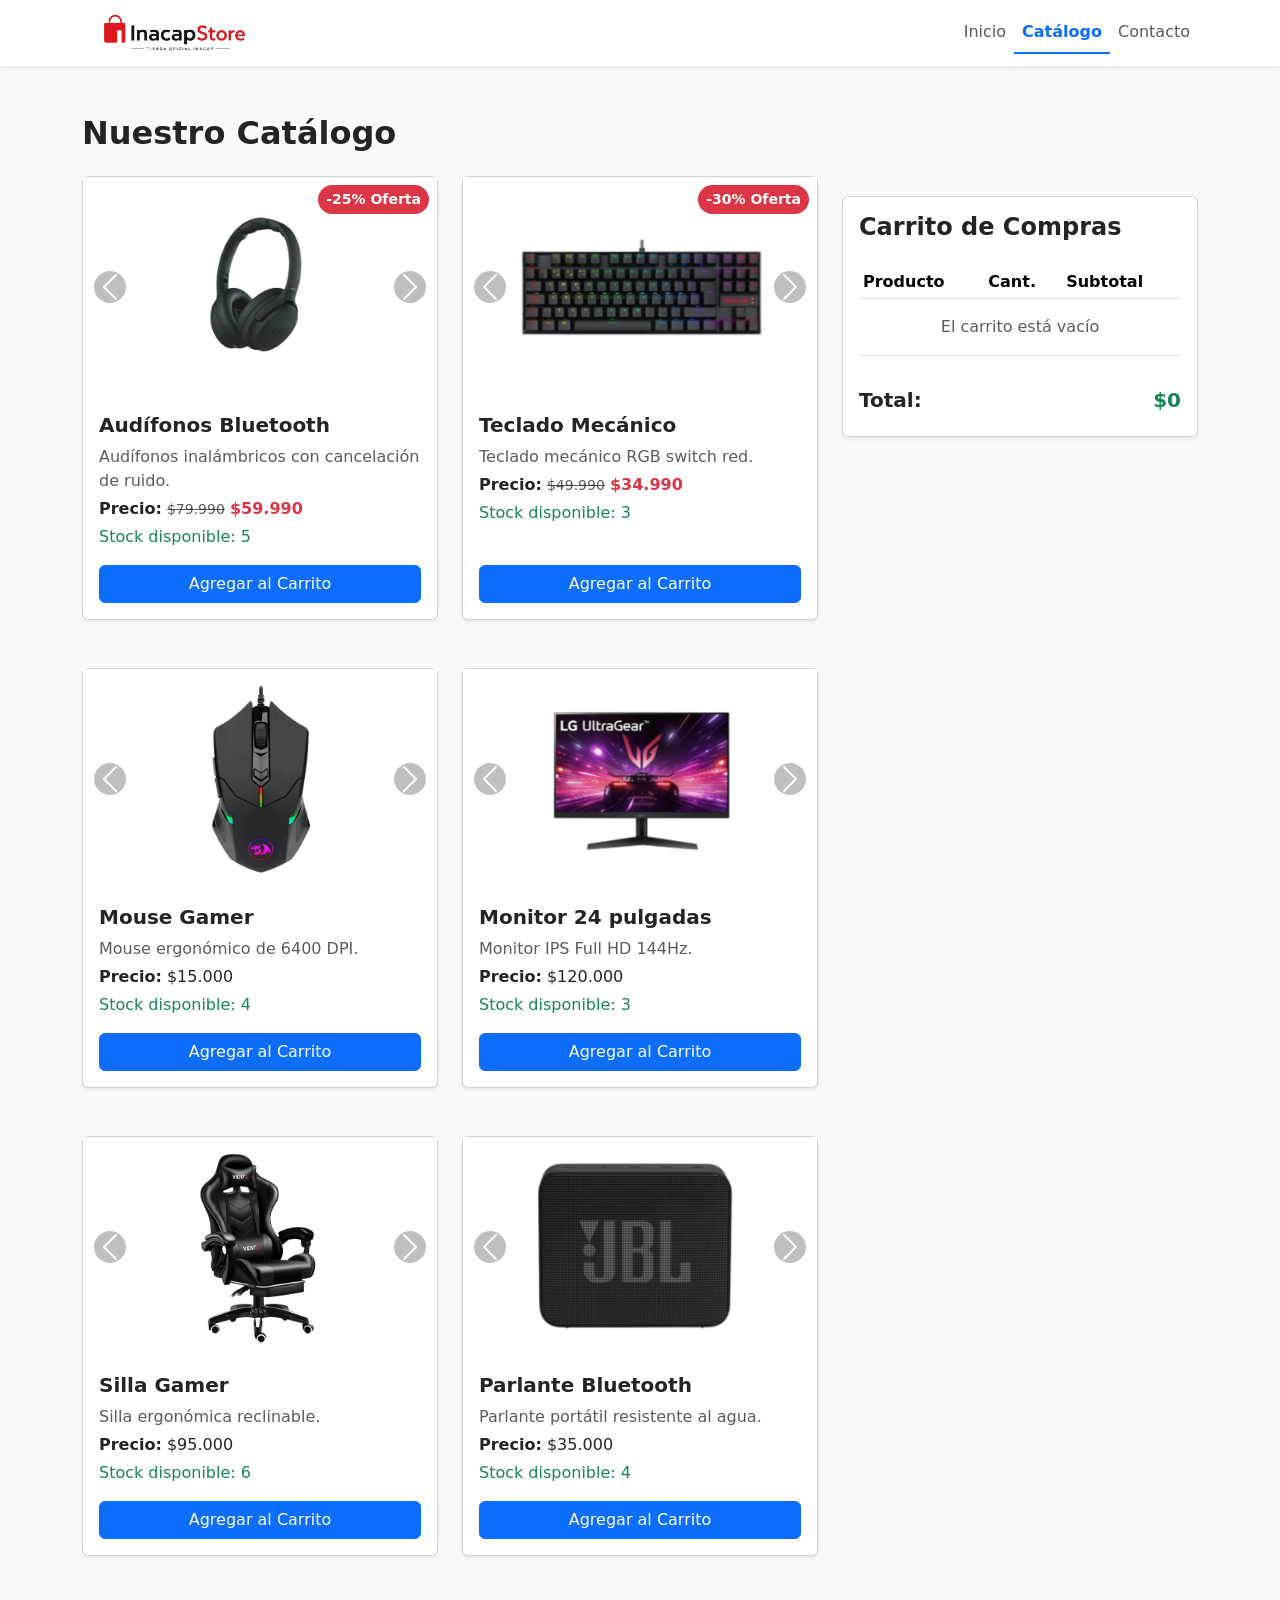
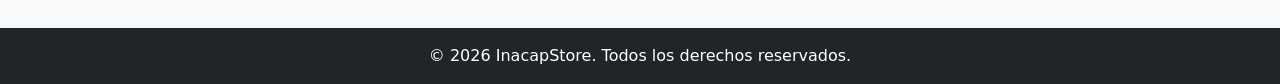
==== catalogo.html @ 70264cdc "Add files via upload" ====
<!DOCTYPE html>
<html lang="es">
<head>
    <meta charset="UTF-8">
    <meta name="viewport" content="width=device-width, initial-scale=1.0">
    <title>InacapStore - Catálogo</title>
    <link href="https://cdn.jsdelivr.net/npm/bootstrap@5.3.0/dist/css/bootstrap.min.css" rel="stylesheet">
    <link rel="stylesheet" href="css/style.css">
</head>
<body>

    <nav class="navbar navbar-expand-lg navbar-light bg-white shadow-sm sticky-top">
        <div class="container">
            <a class="navbar-brand" href="index.html">
                <img src="assets/logo.png" alt="Logo InacapStore" class="logo-navbar">
            </a>
            <button class="navbar-toggler" type="button" data-bs-toggle="collapse" data-bs-target="#navbarNav">
                <span class="navbar-toggler-icon"></span>
            </button>
            <div class="collapse navbar-collapse" id="navbarNav">
                <ul class="navbar-nav ms-auto">
                    <li class="nav-item"><a class="nav-link" href="index.html">Inicio</a></li>
                    <li class="nav-item"><a class="nav-link active fw-bold text-primary" href="catalogo.html">Catálogo</a></li>
                    <li class="nav-item"><a class="nav-link" href="contacto.html">Contacto</a></li>
                </ul>
            </div>
        </div>
    </nav>

    <main class="container py-5">
        <h2 class="mb-4 fw-bold">Nuestro Catálogo</h2>
        
        <div class="row g-4">
            
            <div class="col-12 col-lg-8">
                <div class="row g-4" id="contenedor-productos">
                    </div>
            </div>

            <div class="col-12 col-lg-4">
                <div class="card shadow-sm carrito-responsivo">
                    <div class="card-body">
                        <h4 class="card-title fw-bold">Carrito de Compras</h4>
                        <div class="table-responsive">
                            <table class="table table-sm mt-3">
                                <thead>
                                    <tr>
                                        <th>Producto</th>
                                        <th>Cant.</th>
                                        <th>Subtotal</th>
                                    </tr>
                                </thead>
                                <tbody id="cuerpo-carrito">
                                    </tbody>
                            </table>
                        </div>
                        <div class="d-flex justify-content-between mt-3">
                            <h5 class="fw-bold">Total:</h5>
                            <h5 class="fw-bold text-success" id="total-carrito">$0</h5>
                        </div>
                    </div>
                </div>
            </div>

        </div>
    </main>

    <footer class="bg-dark text-white text-center py-3">
        <p class="mb-0">&copy; 2026 InacapStore. Todos los derechos reservados.</p>
    </footer>

    <script src="https://cdn.jsdelivr.net/npm/bootstrap@5.3.0/dist/js/bootstrap.bundle.min.js"></script>
    <script src="js/init.js"></script>
    <script src="js/catalogo.js"></script>
</body>
</html>
---- css/style.css ----
/* css/style.css */
body {
    display: flex;
    flex-direction: column;
    min-height: 100vh;
    background-color: #f8f9fa;
}

main {
    flex: 1;
}

.card-img-top {
    object-fit: cover;
    height: 200px;
}

/* Estado activo del menú */
.nav-link.active {
    border-bottom: 2px solid #0d6efd;
}

/* Ajuste personalizado para el logo en la barra de navegación */
.logo-navbar {
    height: 40px;      
    width: auto;       
    max-width: 100%;   
}

/* Ajuste para las imágenes del carrusel del catálogo */
.carousel-inner img {
    height: 220px; 
    width: 100%; 
    object-fit: contain; 
    background-color: #f8f9fa; 
    padding: 10px; 
}

/* ==========================================
   SECCIÓN DE BENEFICIOS (INDEX)
   ========================================== */

/* 1. Estado inicial de la tarjeta de beneficio */
.card-benefit {
    transition: transform 0.3s ease, box-shadow 0.3s ease; 
    will-change: transform, box-shadow; 
}
/* 2. Ajuste uniforme para ver las imágenes COMPLETAS */
.card-benefit .card-img-top {
    height: 160px;          
    object-fit: contain;    
    padding: 20px;          
    background-color: #ffffff; 
}

/* 3. Animación al pasar el mouse (Hover) */
.card-benefit:hover {
    transform: translateY(-8px); 
    box-shadow: 0 12px 24px rgba(0, 0, 0, 0.15) !important; 
}

.img-quienes-somos {
    max-width: 500px !important; 
    height: auto; 
}

/* ==========================================
   ANIMACIÓN DEL MENÚ DE NAVEGACIÓN (NAVBAR)
   ========================================== */

/* 1. Estado inicial de los botones del menú */
.navbar-nav .nav-link {
    transition: transform 0.2s ease, color 0.2s ease; 
    display: inline-block; 
}

/* 2. Efecto al pasar el mouse (Hover) */
.navbar-nav .nav-link:hover {
    color: #0d6efd !important; 
    transform: scale(1.15);    
}

/* ==========================================
   BOTÓN HERO EN MOVIMIENTO (LATIDO INFINITO)
   ========================================== */

/* 1. Definimos las reglas del movimiento */
@keyframes latidoCta {
    0% {
        transform: scale(1);
        box-shadow: 0 4px 6px rgba(13, 110, 253, 0.3);
    }
    50% {
        transform: scale(1.05); 
        box-shadow: 0 12px 24px rgba(13, 110, 253, 0.5); 
    }
    100% {
        transform: scale(1);
        box-shadow: 0 4px 6px rgba(13, 110, 253, 0.3);
    }
}

/* 2. Aplicamos la animación al botón */
.btn-movimiento-cta {
    display: inline-block;
    animation: latidoCta 2.5s infinite ease-in-out; 
    transition: all 0.2s ease; /
}

/* 3. Comportamiento interactivo al pasar el mouse (Hover) */
.btn-movimiento-cta:hover {
    animation-play-state: paused; 
    transform: scale(1.08); 
    box-shadow: 0 8px 16px rgba(13, 110, 253, 0.4);
}

/* ==========================================
   UNIFICACIÓN DE FONDOS Y PALETA (INDEX)
   ========================================== */

/* 1. El fondo del Hero */
.hero-section {
    background: linear-gradient(180deg, #ffffff 0%, #f8f9fa 100%) !important;
    border-bottom: none !important; 
}

/* 2. Sección Quiénes Somos*/
.bg-white {
    background-color: #ffffff !important;
}

/* 3. Sección Beneficios*/
.bg-light {
    background-color: #f1f3f5 !important;
    border-top: 1px solid #e9ecef !important; 
}

/* 4.tarjetas de beneficios*/
.card-benefit {
    background-color: #ffffff !important;
}

/* ==========================================
   LIMPIEZA DE FONDOS EN EL CATÁLOGO
   ========================================== */

/* 1. Forzar que el fondo de las tarjetas sea blanco puro */
#contenedor-productos .card {
    background-color: #ffffff !important;
}

/* 2. Forzar que la zona del carrusel de imágenes sea blanca pura */
#contenedor-productos .carousel,
#contenedor-productos .carousel-inner,
#contenedor-productos .carousel-item {
    background-color: #ffffff !important;
}

/* 3. Darle un fondo blanco limpio a las propias imágenes por seguridad */
#contenedor-productos .card-img-top {
    background-color: #ffffff !important;
    object-fit: contain; 
}

/* Por defecto (Celulares y Tablets): El carrito se queda abajo normalmente */
.carrito-responsivo {
    position: relative;
    top: 0 !important;
    margin-top: 20px;
}

/* Solo en pantallas de Computadores (desde 992px hacia arriba) */
@media (min-width: 992px) {
    .carrito-responsivo {
        position: -webkit-sticky;
        position: sticky;
        top: 75px !important; 
        z-index: 1020;
    }
}

/* Forzar ancho completo de tarjetas en pantallas muy pequeñas */
@media (max-width: 768px) {
    #contenedor-productos .col-md-6 {
        width: 100% !important;
    }
}
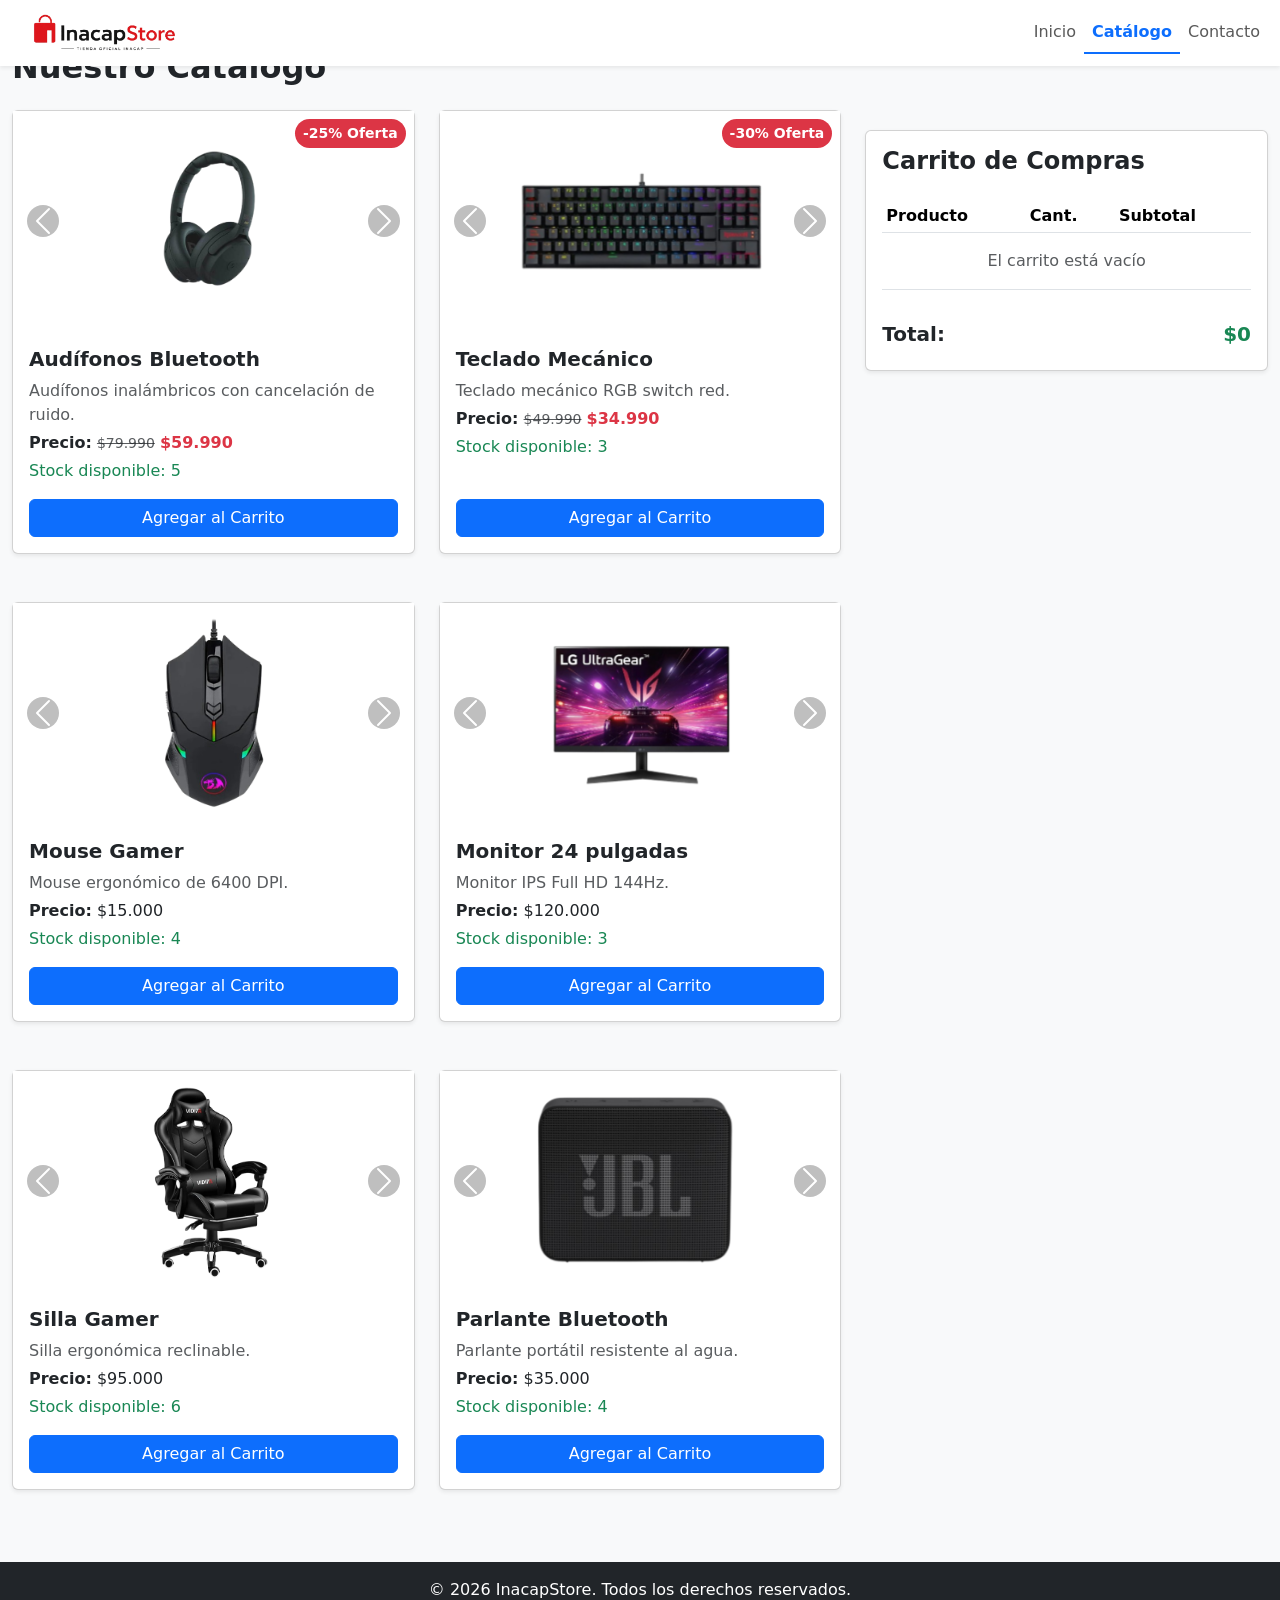
==== commit 16de3e74: "Add files via upload" ====
--- a/catalogo.html
+++ b/catalogo.html
@@ -9,7 +9,7 @@
 </head>
 <body>
 
-    <nav class="navbar navbar-expand-lg navbar-light bg-white shadow-sm sticky-top">
+    <nav class="navbar navbar-expand-lg navbar-light bg-white shadow-sm fixed-top">
         <div class="container">
             <a class="navbar-brand" href="index.html">
                 <img src="assets/logo.png" alt="Logo InacapStore" class="logo-navbar">
--- a/css/style.css
+++ b/css/style.css
@@ -184,4 +184,18 @@
     #contenedor-productos .col-md-6 {
         width: 100% !important;
     }
+}
+
+/* ==========================================
+   BLOQUEO DE DESBORDE HORIZONTAL (INICIO)
+   ========================================== */
+html, body {
+    max-width: 100% !important;
+    overflow-x: hidden !important;
+}
+
+/* Forzamos también al contenedor principal a no salirse jamás */
+main, .container, .container-fluid {
+    max-width: 100% !important;
+    overflow-x: hidden !important;
 }
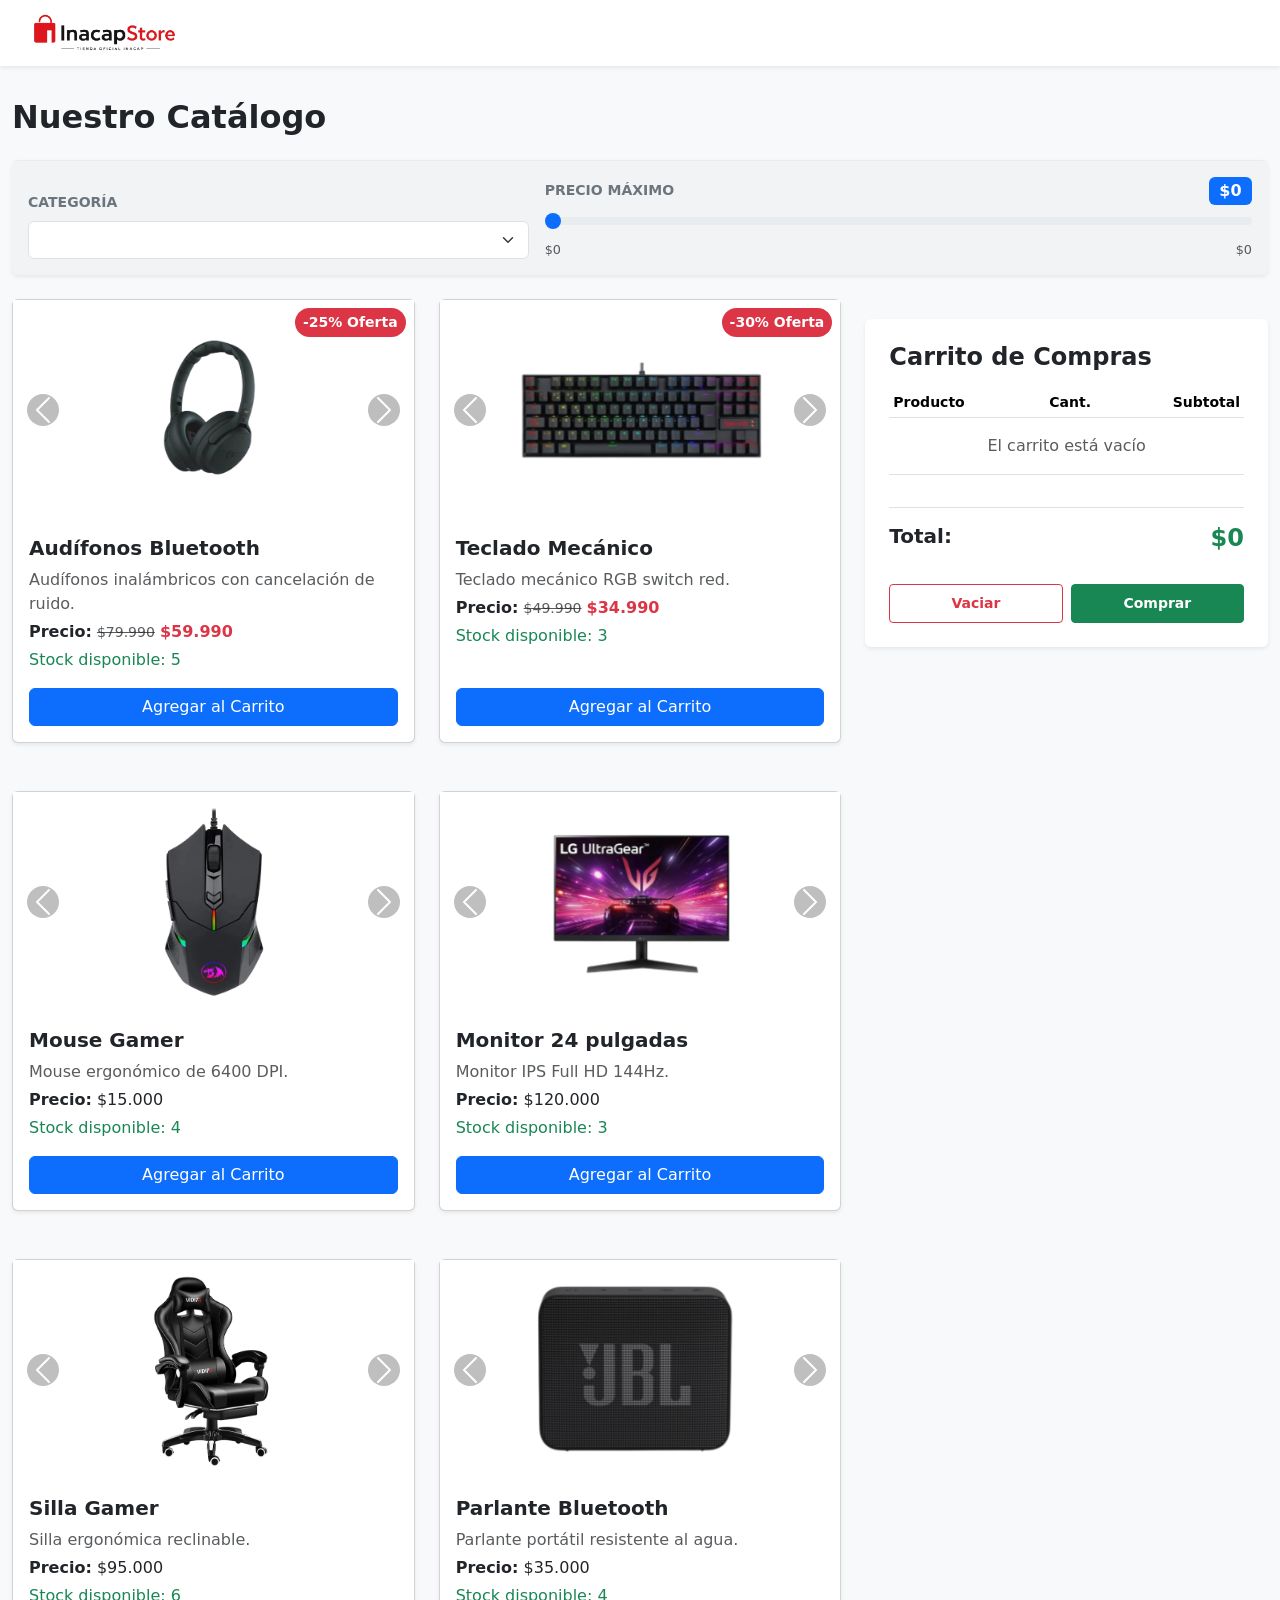
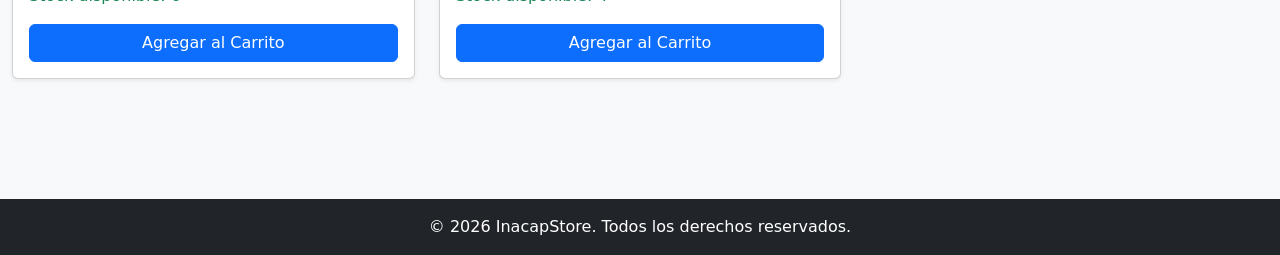
==== commit 2c649887: "Add files via upload" ====
--- a/catalogo.html
+++ b/catalogo.html
@@ -12,17 +12,14 @@
     <nav class="navbar navbar-expand-lg navbar-light bg-white shadow-sm fixed-top">
         <div class="container">
             <a class="navbar-brand" href="index.html">
-                <img src="assets/logo.png" alt="Logo InacapStore" class="logo-navbar">
+                <img src="assets/logo.png" alt="Logo InacapStore" class="logo-navbar" style="height: 40px;">
             </a>
             <button class="navbar-toggler" type="button" data-bs-toggle="collapse" data-bs-target="#navbarNav">
                 <span class="navbar-toggler-icon"></span>
             </button>
             <div class="collapse navbar-collapse" id="navbarNav">
-                <ul class="navbar-nav ms-auto">
-                    <li class="nav-item"><a class="nav-link" href="index.html">Inicio</a></li>
-                    <li class="nav-item"><a class="nav-link active fw-bold text-primary" href="catalogo.html">Catálogo</a></li>
-                    <li class="nav-item"><a class="nav-link" href="contacto.html">Contacto</a></li>
-                </ul>
+                <ul class="navbar-nav ms-auto" id="menu-navegacion">
+                    </ul>
             </div>
         </div>
     </nav>
@@ -30,7 +27,30 @@
     <main class="container py-5">
         <h2 class="mb-4 fw-bold">Nuestro Catálogo</h2>
         
-        <div class="row g-4">
+        <div class="card p-3 shadow-sm border-0 mb-4 bg-light">
+            <div class="row g-3 align-items-end">
+                <div class="col-12 col-md-5">
+                    <label for="filtro-categoria" class="form-label fw-bold small text-secondary">CATEGORÍA</label>
+                    <select id="filtro-categoria" class="form-select">
+                        </select>
+                </div>
+                <div class="col-12 col-md-7">
+                    <div class="d-flex justify-content-between align-items-center mb-1">
+                        <label for="filtro-precio" class="form-label fw-bold small text-secondary mb-0">PRECIO MÁXIMO</label>
+                        <span id="precio-max-txt" class="badge bg-primary fs-6 fw-bold">$0</span>
+                    </div>
+                    <input type="range" class="form-range" id="filtro-precio" min="0" value="0">
+                    <div class="d-flex justify-content-between text-muted extra-small" style="font-size: 0.8rem;">
+                        <span>$0</span>
+                        <span id="rango-limite-txt">$0</span>
+                    </div>
+                </div>
+            </div>
+        </div>
+
+        <div id="alerta-carrito" class="mb-3"></div>
+
+        <div class="row g-4 align-items-start">
             
             <div class="col-12 col-lg-8">
                 <div class="row g-4" id="contenedor-productos">
@@ -38,25 +58,34 @@
             </div>
 
             <div class="col-12 col-lg-4">
-                <div class="card shadow-sm carrito-responsivo">
+                <div class="card shadow-sm border-0 carrito-responsivo p-2">
                     <div class="card-body">
-                        <h4 class="card-title fw-bold">Carrito de Compras</h4>
+                        <h4 class="card-title fw-bold mb-3 text-dark">Carrito de Compras</h4>
                         <div class="table-responsive">
-                            <table class="table table-sm mt-3">
+                            <table class="table table-sm align-middle">
                                 <thead>
-                                    <tr>
+                                    <tr class="text-secondary small">
                                         <th>Producto</th>
-                                        <th>Cant.</th>
-                                        <th>Subtotal</th>
+                                        <th class="text-center">Cant.</th>
+                                        <th class="text-end">Subtotal</th>
                                     </tr>
                                 </thead>
                                 <tbody id="cuerpo-carrito">
                                     </tbody>
                             </table>
                         </div>
-                        <div class="d-flex justify-content-between mt-3">
-                            <h5 class="fw-bold">Total:</h5>
-                            <h5 class="fw-bold text-success" id="total-carrito">$0</h5>
+                        <div class="d-flex justify-content-between mt-3 border-top pt-3">
+                            <h5 class="fw-bold text-dark">Total:</h5>
+                            <h5 class="fw-bold text-success fs-4" id="total-carrito">$0</h5>
+                        </div>
+
+                        <div class="row g-2 mt-3">
+                            <div class="col-6">
+                                <button id="btn-vaciar" class="btn btn-outline-danger btn-sm w-100 fw-bold py-2">Vaciar</button>
+                            </div>
+                            <div class="col-6">
+                                <button id="btn-comprar" class="btn btn-success btn-sm w-100 fw-bold py-2">Comprar</button>
+                            </div>
                         </div>
                     </div>
                 </div>
@@ -65,7 +94,7 @@
         </div>
     </main>
 
-    <footer class="bg-dark text-white text-center py-3">
+    <footer class="bg-dark text-white text-center py-3 mt-5">
         <p class="mb-0">&copy; 2026 InacapStore. Todos los derechos reservados.</p>
     </footer>
 
--- a/css/style.css
+++ b/css/style.css
@@ -1,24 +1,29 @@
-/* css/style.css */
-body {
+/* ==========================================
+   1. CONFIGURACIÓN GENERAL Y RESETEO
+   ========================================== */
+html, body {
+    max-width: 100% !important;
+    overflow-x: hidden !important;
     display: flex;
     flex-direction: column;
     min-height: 100vh;
     background-color: #f8f9fa;
+    padding-top: 25px !important; /* Ajustado para el menú fixed-top */
 }
 
 main {
     flex: 1;
 }
 
-.card-img-top {
-    object-fit: cover;
-    height: 200px;
+/* Forzamos también al contenedor principal a no salirse jamás */
+main, .container, .container-fluid {
+    max-width: 100% !important;
+    overflow-x: hidden !important;
 }
 
-/* Estado activo del menú */
-.nav-link.active {
-    border-bottom: 2px solid #0d6efd;
-}
+/* ==========================================
+   2. NAVBAR (MENÚ DE NAVEGACIÓN)
+   ========================================== */
 
 /* Ajuste personalizado para el logo en la barra de navegación */
 .logo-navbar {
@@ -27,25 +32,41 @@
     max-width: 100%;   
 }
 
-/* Ajuste para las imágenes del carrusel del catálogo */
-.carousel-inner img {
-    height: 220px; 
-    width: 100%; 
-    object-fit: contain; 
-    background-color: #f8f9fa; 
-    padding: 10px; 
+/* Estado activo del menú */
+.nav-link.active {
+    border-bottom: 2px solid #0d6efd;
+}
+
+/* Estado inicial de los botones del menú */
+.navbar-nav .nav-link {
+    transition: transform 0.2s ease, color 0.2s ease; 
+    display: inline-block; 
+}
+
+/* Efecto al pasar el mouse (Hover) */
+.navbar-nav .nav-link:hover {
+    color: #0d6efd !important; 
+    transform: scale(1.15);    
 }
 
 /* ==========================================
-   SECCIÓN DE BENEFICIOS (INDEX)
+   3. SECCIÓN INICIO (INDEX) & BENEFICIOS
    ========================================== */
 
-/* 1. Estado inicial de la tarjeta de beneficio */
+/* El fondo del Hero */
+.hero-section {
+    background: linear-gradient(180deg, #ffffff 0%, #f8f9fa 100%) !important;
+    border-bottom: none !important; 
+}
+
+/* Tarjetas de beneficio (Propiedades unificadas para evitar repetición) */
 .card-benefit {
+    background-color: #ffffff !important;
     transition: transform 0.3s ease, box-shadow 0.3s ease; 
     will-change: transform, box-shadow; 
 }
-/* 2. Ajuste uniforme para ver las imágenes COMPLETAS */
+
+/* Ajuste uniforme para ver las imágenes COMPLETAS en beneficios */
 .card-benefit .card-img-top {
     height: 160px;          
     object-fit: contain;    
@@ -53,7 +74,7 @@
     background-color: #ffffff; 
 }
 
-/* 3. Animación al pasar el mouse (Hover) */
+/* Animación al pasar el mouse (Hover) en beneficios */
 .card-benefit:hover {
     transform: translateY(-8px); 
     box-shadow: 0 12px 24px rgba(0, 0, 0, 0.15) !important; 
@@ -64,27 +85,17 @@
     height: auto; 
 }
 
-/* ==========================================
-   ANIMACIÓN DEL MENÚ DE NAVEGACIÓN (NAVBAR)
-   ========================================== */
-
-/* 1. Estado inicial de los botones del menú */
-.navbar-nav .nav-link {
-    transition: transform 0.2s ease, color 0.2s ease; 
-    display: inline-block; 
+/* Secciones genéricas de fondo */
+.bg-white {
+    background-color: #ffffff !important;
 }
 
-/* 2. Efecto al pasar el mouse (Hover) */
-.navbar-nav .nav-link:hover {
-    color: #0d6efd !important; 
-    transform: scale(1.15);    
+.bg-light {
+    background-color: #f1f3f5 !important;
+    border-top: 1px solid #e9ecef !important; 
 }
 
-/* ==========================================
-   BOTÓN HERO EN MOVIMIENTO (LATIDO INFINITO)
-   ========================================== */
-
-/* 1. Definimos las reglas del movimiento */
+/* Animación Latido Infinito */
 @keyframes latidoCta {
     0% {
         transform: scale(1);
@@ -100,14 +111,13 @@
     }
 }
 
-/* 2. Aplicamos la animación al botón */
+/* Aplicamos la animación al botón (Sintaxis corregida aquí) */
 .btn-movimiento-cta {
     display: inline-block;
     animation: latidoCta 2.5s infinite ease-in-out; 
-    transition: all 0.2s ease; /
+    transition: all 0.2s ease; 
 }
 
-/* 3. Comportamiento interactivo al pasar el mouse (Hover) */
 .btn-movimiento-cta:hover {
     animation-play-state: paused; 
     transform: scale(1.08); 
@@ -115,52 +125,39 @@
 }
 
 /* ==========================================
-   UNIFICACIÓN DE FONDOS Y PALETA (INDEX)
+   4. SECCIÓN CATÁLOGO & CARRUSEL
    ========================================== */
 
-/* 1. El fondo del Hero */
-.hero-section {
-    background: linear-gradient(180deg, #ffffff 0%, #f8f9fa 100%) !important;
-    border-bottom: none !important; 
+.card-img-top {
+    height: 200px;
+    object-fit: cover;
 }
 
-/* 2. Sección Quiénes Somos*/
-.bg-white {
-    background-color: #ffffff !important;
+/* Ajuste para las imágenes del carrusel del catálogo */
+.carousel-inner img {
+    height: 220px; 
+    width: 100%; 
+    object-fit: contain; 
+    background-color: #f8f9fa; 
+    padding: 10px; 
 }
 
-/* 3. Sección Beneficios*/
-.bg-light {
-    background-color: #f1f3f5 !important;
-    border-top: 1px solid #e9ecef !important; 
-}
-
-/* 4.tarjetas de beneficios*/
-.card-benefit {
-    background-color: #ffffff !important;
-}
-
-/* ==========================================
-   LIMPIEZA DE FONDOS EN EL CATÁLOGO
-   ========================================== */
-
-/* 1. Forzar que el fondo de las tarjetas sea blanco puro */
-#contenedor-productos .card {
-    background-color: #ffffff !important;
-}
-
-/* 2. Forzar que la zona del carrusel de imágenes sea blanca pura */
+/* Limpieza de fondos en tarjetas del catálogo */
+#contenedor-productos .card,
 #contenedor-productos .carousel,
 #contenedor-productos .carousel-inner,
 #contenedor-productos .carousel-item {
     background-color: #ffffff !important;
 }
 
-/* 3. Darle un fondo blanco limpio a las propias imágenes por seguridad */
 #contenedor-productos .card-img-top {
     background-color: #ffffff !important;
     object-fit: contain; 
 }
+
+/* ==========================================
+   5. DISEÑO RESPONSIVO (MEDIA QUERIES)
+   ========================================== */
 
 /* Por defecto (Celulares y Tablets): El carrito se queda abajo normalmente */
 .carrito-responsivo {
@@ -174,28 +171,14 @@
     .carrito-responsivo {
         position: -webkit-sticky;
         position: sticky;
-        top: 75px !important; 
+        top: 98px !important; 
         z-index: 1020;
     }
 }
 
-/* Forzar ancho completo de tarjetas en pantallas muy pequeñas */
+/* Forzar ancho completo de tarjetas en pantallas pequeñas */
 @media (max-width: 768px) {
     #contenedor-productos .col-md-6 {
         width: 100% !important;
     }
-}
-
-/* ==========================================
-   BLOQUEO DE DESBORDE HORIZONTAL (INICIO)
-   ========================================== */
-html, body {
-    max-width: 100% !important;
-    overflow-x: hidden !important;
-}
-
-/* Forzamos también al contenedor principal a no salirse jamás */
-main, .container, .container-fluid {
-    max-width: 100% !important;
-    overflow-x: hidden !important;
 }
